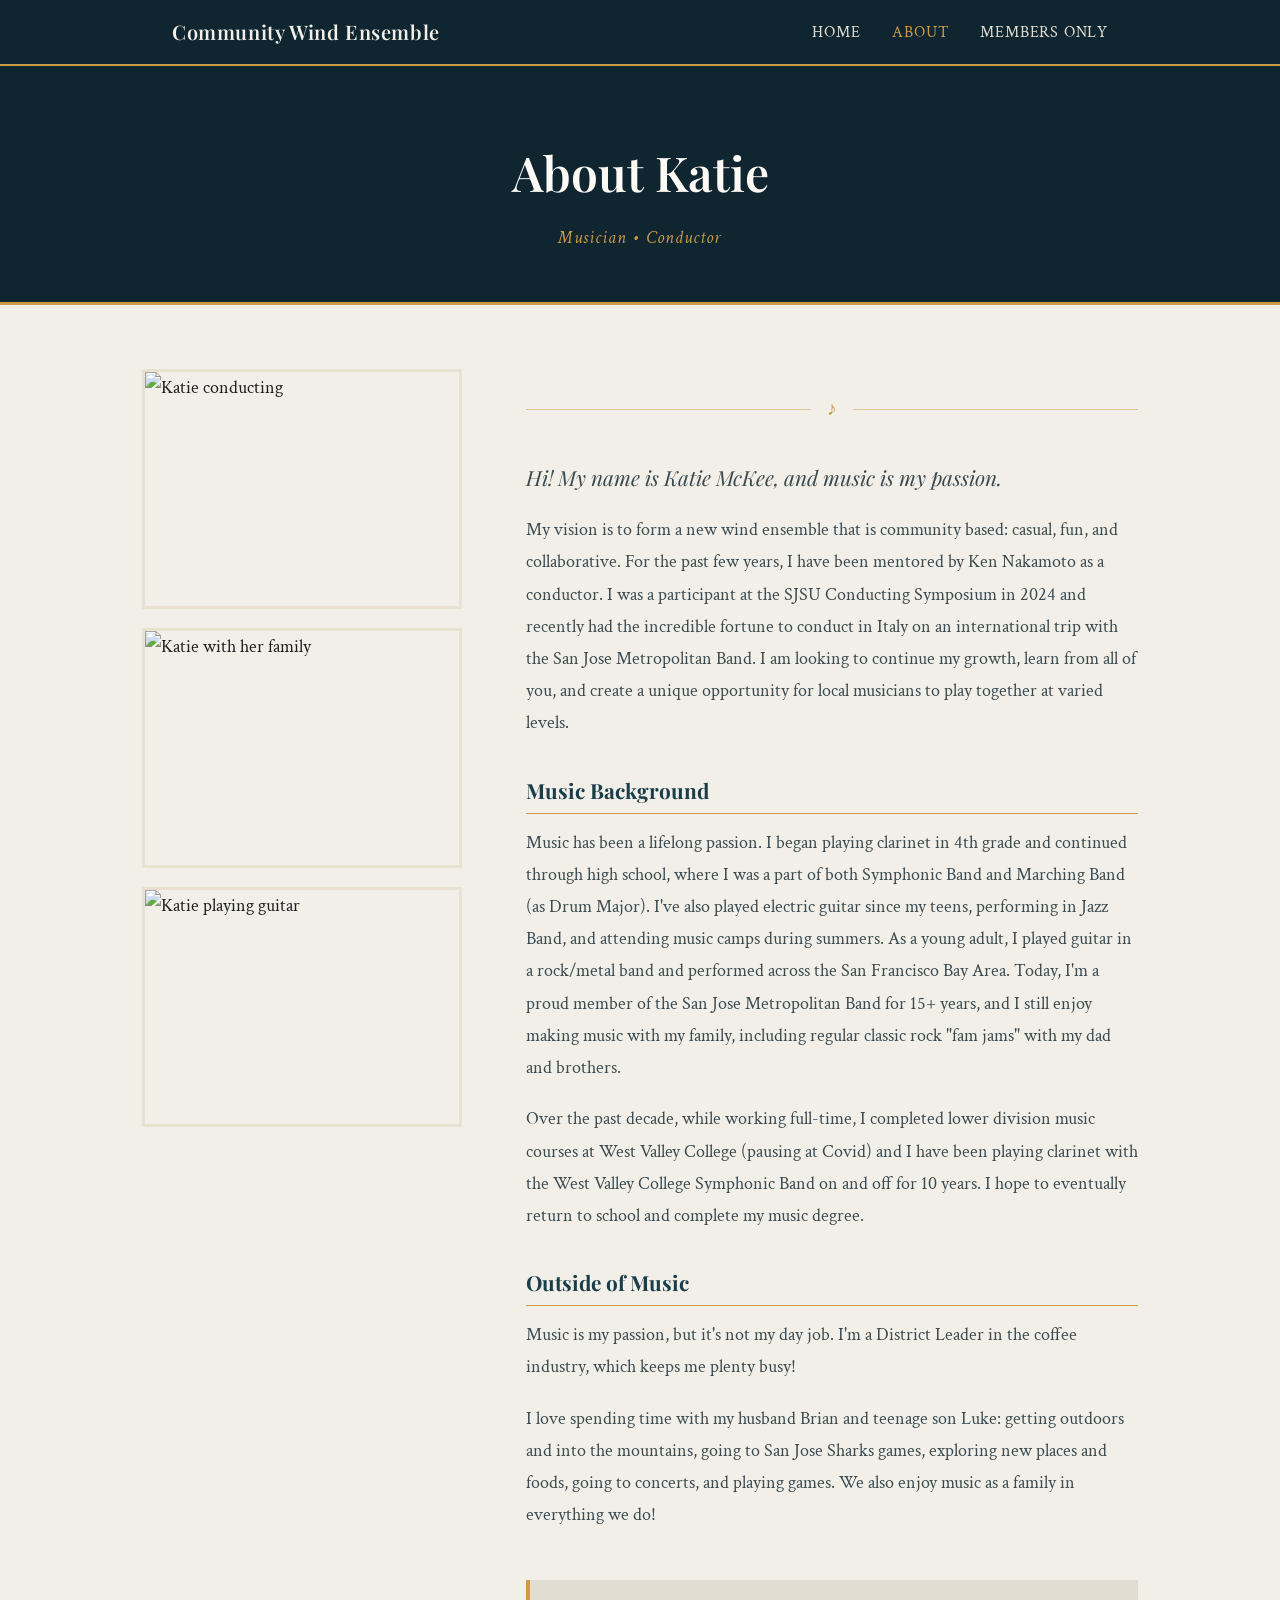
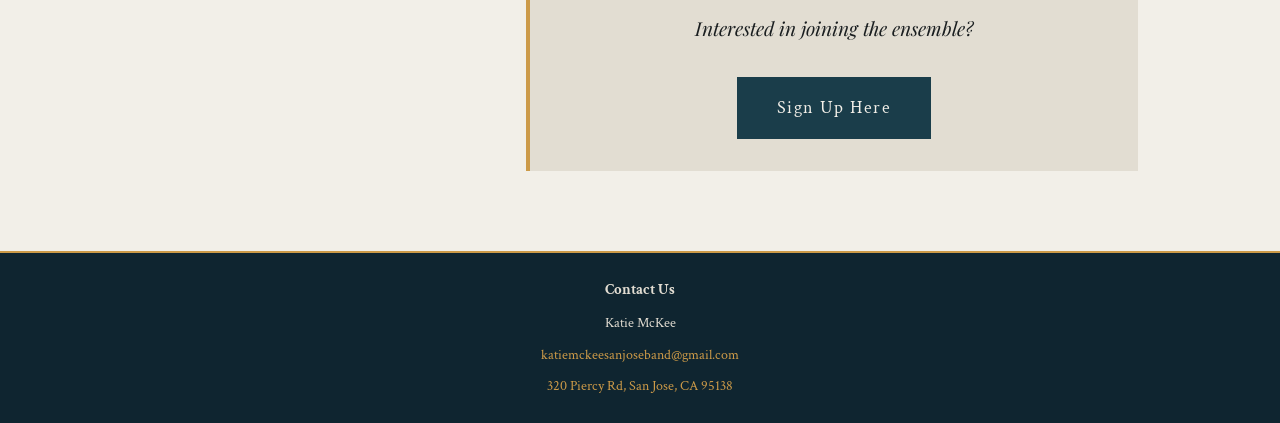
==== about.html @ 38afa606 "Initial commit" ====
<!DOCTYPE html>
<html lang="en">
<head>
  <meta charset="UTF-8" />
  <meta name="viewport" content="width=device-width, initial-scale=1.0" />
  <title>About Katie | Community Wind Ensemble</title>
  <link rel="preconnect" href="https://fonts.googleapis.com" />
  <link rel="preconnect" href="https://fonts.gstatic.com" crossorigin />
  <link href="https://fonts.googleapis.com/css2?family=Playfair+Display:ital,wght@0,400;0,600;1,400&family=Crimson+Text:ital,wght@0,400;0,600;1,400&display=swap" rel="stylesheet" />
  <link rel="stylesheet" href="style.css" />
</head>
<body>
  <nav>
    <div class="nav-inner">
      <a href="index.html" class="nav-brand">Community Wind Ensemble</a>
      <ul>
        <li><a href="index.html">Home</a></li>
        <li><a href="about.html" class="active">About</a></li>
        <li><a href="login.html">Members Only</a></li>
      </ul>
    </div>
  </nav>

  <header class="page-header">
    <h1>About Katie</h1>
    <p class="page-sub">Musician &bull; Conductor</p>
  </header>

  <main class="about-main">
    <div class="about-grid">
      <div class="about-photos">
        <img src="resources/img2.jpeg" alt="Katie conducting" class="photo-primary" />
        <img src="resources/img6.jpeg" alt="Katie with her family" class="photo-secondary" />
        <img src="resources/img1.jpeg" alt="Katie playing guitar" class="photo-secondary" />
      </div>

      <div class="about-bio">
        <div class="divider-line"><span>&#9834;</span></div>

        <p class="bio-intro">Hi! My name is Katie McKee, and music is my passion.</p>

        <p>My vision is to form a new wind ensemble that is community based: casual, fun, and collaborative. For the past few years, I have been mentored by Ken Nakamoto as a conductor. I was a participant at the SJSU Conducting Symposium in 2024 and recently had the incredible fortune to conduct in Italy on an international trip with the San Jose Metropolitan Band. I am looking to continue my growth, learn from all of you, and create a unique opportunity for local musicians to play together at varied levels.</p>

        <h3>Music Background</h3>
        <p>Music has been a lifelong passion. I began playing clarinet in 4th grade and continued through high school, where I was a part of both Symphonic Band and Marching Band (as Drum Major). I've also played electric guitar since my teens, performing in Jazz Band, and attending music camps during summers. As a young adult, I played guitar in a rock/metal band and performed across the San Francisco Bay Area. Today, I'm a proud member of the San Jose Metropolitan Band for 15+ years, and I still enjoy making music with my family, including regular classic rock "fam jams" with my dad and brothers.</p>

        <p>Over the past decade, while working full-time, I completed lower division music courses at West Valley College (pausing at Covid) and I have been playing clarinet with the West Valley College Symphonic Band on and off for 10 years. I hope to eventually return to school and complete my music degree.</p>

        <h3>Outside of Music</h3>
        <p>Music is my passion, but it's not my day job. I'm a District Leader in the coffee industry, which keeps me plenty busy!</p>
        <p>I love spending time with my husband Brian and teenage son Luke: getting outdoors and into the mountains, going to San Jose Sharks games, exploring new places and foods, going to concerts, and playing games. We also enjoy music as a family in everything we do!</p>

        <div class="bio-cta">
          <p>Interested in joining the ensemble?</p>
          <a class="cta-button" href="https://docs.google.com/forms/d/e/1FAIpQLSfktAMpvSyVRJpE-gs6rEJD231j5rIb64w_I5ee3bs7VAtfug/viewform?usp=header" target="_blank" rel="noopener">
            Sign Up Here
          </a>
        </div>
      </div>
    </div>
  </main>

  <footer>
    <p><b>Contact Us</b></p>
    <p class="footer-contact">
      Katie McKee
    </p>
    <p class="footer-contact">
      <a href="mailto:katiemckeesanjoseband@gmail.com">katiemckeesanjoseband@gmail.com</a>
    </p>
    <p class="footer-contact">    
      <a href="https://maps.google.com/?q=320+Piercy+Rd,+San+Jose,+CA+95138" target="_blank" rel="noopener">320 Piercy Rd, San Jose, CA 95138</a>
    </p>
  </footer>
</body>
</html>
---- style.css ----
/* ─── Variables ─────────────────────────────────────────────────── */
:root {
  --green-dark:   #1a3d4a;
  --green-deeper: #0f2530;
  --brown:        #4a7c7e;
  --gold:         #cc9a48;
  --cream:        #f2efe8;
  --cream-dark:   #e2ddd2;
  --ink:          #1a1e20;
  --ink-light:    #3a4a50;
  --white:        #fdfaf5;
}

/* ─── Reset & Base ──────────────────────────────────────────────── */
*, *::before, *::after { box-sizing: border-box; margin: 0; padding: 0; }

html { scroll-behavior: smooth; }

body {
  font-family: 'Crimson Text', Georgia, serif;
  font-size: 1.15rem;
  line-height: 1.75;
  background-color: var(--cream);
  color: var(--ink);
}

img { display: block; max-width: 100%; }

a { color: var(--green-dark); text-decoration: none; }
a:hover { color: var(--gold); }

/* ─── Navigation ────────────────────────────────────────────────── */
nav {
  background-color: var(--green-deeper);
  position: sticky;
  top: 0;
  z-index: 100;
  border-bottom: 2px solid var(--gold);
}

.nav-inner {
  max-width: 1000px;
  margin: 0 auto;
  padding: 0.9rem 2rem;
  display: flex;
  align-items: center;
  justify-content: space-between;
}

.nav-brand {
  font-family: 'Playfair Display', Georgia, serif;
  font-size: 1.25rem;
  font-weight: 600;
  color: var(--cream);
  letter-spacing: 0.03em;
}

nav ul {
  list-style: none;
  display: flex;
  gap: 2rem;
}

nav ul a {
  color: var(--cream-dark);
  font-size: 1rem;
  letter-spacing: 0.05em;
  text-transform: uppercase;
  font-family: 'Crimson Text', serif;
  transition: color 0.2s;
}

nav ul a:hover,
nav ul a.active {
  color: var(--gold);
}

/* ─── Hero ──────────────────────────────────────────────────────── */
.hero {
  position: relative;
  height: min(70vh, 600px);
  overflow: hidden;
  display: flex;
  align-items: flex-end;
}

.hero-image-wrap {
  position: absolute;
  inset: 0;
}

.hero-image-wrap img {
  width: 100%;
  height: 100%;
  object-fit: cover;
  object-position: center 50%;
  filter: sepia(20%) brightness(0.85);
}

.hero-overlay {
  position: absolute;
  inset: 0;
  background: linear-gradient(
    to bottom,
    rgba(19, 54, 28, 0.15) 0%,
    rgba(19, 54, 28, 0.65) 100%
  );
}

.hero-text {
  position: relative;
  z-index: 2;
  padding: 2.5rem 3rem 3rem;
  color: var(--white);
  max-width: 700px;
}

.hero-eyebrow {
  font-family: 'Crimson Text', serif;
  font-style: italic;
  font-size: 1.1rem;
  color: var(--gold);
  letter-spacing: 0.08em;
  margin-bottom: 0.4rem;
}

.hero-text h1 {
  font-family: 'Playfair Display', Georgia, serif;
  font-size: clamp(2.4rem, 6vw, 4rem);
  font-weight: 600;
  line-height: 1.1;
  margin-bottom: 0.5rem;
  text-shadow: 0 2px 12px rgba(0,0,0,0.4);
}

.hero-sub {
  font-size: 1.05rem;
  color: var(--cream-dark);
  letter-spacing: 0.06em;
}

/* ─── Divider ───────────────────────────────────────────────────── */
.divider-line {
  display: flex;
  align-items: center;
  gap: 1rem;
  margin: 1.5rem 0 2rem;
  color: var(--gold);
}

.divider-line::before,
.divider-line::after {
  content: '';
  flex: 1;
  height: 1px;
  background: var(--gold);
  opacity: 0.5;
}

.divider-line span {
  font-size: 1.2rem;
}

/* ─── Excerpt Section ───────────────────────────────────────────── */
.excerpt {
  max-width: 720px;
  margin: 0 auto;
  padding: 4rem 2rem 3rem;
}

.excerpt h2 {
  font-family: 'Playfair Display', Georgia, serif;
  font-size: 2rem;
  font-weight: 600;
  color: var(--green-dark);
  margin-bottom: 1.2rem;
}

.excerpt p {
  margin-bottom: 1.2rem;
  color: var(--ink-light);
}

.excerpt p strong {
  color: var(--green-dark);
  font-weight: 600;
}

/* ─── CTA Button ────────────────────────────────────────────────── */
.cta-button {
  display: inline-block;
  margin-top: 1.5rem;
  padding: 0.85rem 2.4rem;
  background-color: var(--green-dark);
  color: var(--cream) !important;
  font-family: 'Crimson Text', serif;
  font-size: 1.1rem;
  letter-spacing: 0.08em;
  border: 2px solid var(--green-dark);
  transition: background-color 0.25s, color 0.25s, border-color 0.25s;
}

.cta-button:hover {
  background-color: var(--gold);
  border-color: var(--gold);
  color: var(--ink) !important;
}

/* ─── Photo Strip ───────────────────────────────────────────────── */
.photo-strip {
  background-color: var(--green-deeper);
  padding: 0;
  overflow: hidden;
  max-height: 420px;
}

.photo-strip img {
  width: 100%;
  height: 420px;
  object-fit: cover;
  object-position: center 50%;
  filter: sepia(15%) brightness(0.9);
  opacity: 0.85;
}

/* ─── Photo Strip — dual image ──────────────────────────────────── */
.photo-strip-duo {
  display: grid;
  grid-template-columns: 1fr 1fr;
  max-height: none;
}

.photo-strip-duo img {
  height: 320px;
}

@media (max-width: 720px) {
  .photo-strip-duo {
    grid-template-columns: 1fr;
  }
  .photo-strip-duo img {
    height: 240px;
  }
}

/* ─── Calendar Section (Home) ───────────────────────────────────── */
.calendar-section {
  max-width: 720px;
  margin: 0 auto;
  padding: 1rem 2rem 4rem;
}

.calendar-heading {
  font-family: 'Playfair Display', Georgia, serif;
  font-size: 2rem;
  font-weight: 600;
  color: var(--green-dark);
  margin-bottom: 1.5rem;
}

.next-event-banner {
  background: var(--green-dark);
  color: var(--cream);
  padding: 0.75rem 1.2rem;
  margin-bottom: 1rem;
  font-size: 1rem;
  border-left: 4px solid var(--gold);
}

.next-event-label {
  color: var(--gold);
  font-style: italic;
  margin-right: 0.4rem;
}

.calendar-location {
  color: var(--ink-light);
  font-style: italic;
  margin-bottom: 1rem;
  font-size: 1rem;
}

.calendar-location a {
  color: var(--green-dark);
  text-decoration: underline;
  text-underline-offset: 3px;
}

.calendar-location a:hover {
  color: var(--gold);
}

.calendar-embed-wrap {
  border: 2px solid var(--cream-dark);
  border-top: 4px solid var(--gold);
  overflow: hidden;
}

.calendar-embed-wrap iframe {
  width: 100%;
  height: 600px;
  display: block;
}

@media (max-width: 720px) {
  .calendar-section { padding: 1rem 1.2rem 3rem; }
  .calendar-embed-wrap iframe { height: 380px; }
}

/* ─── Members Page ───────────────────────────────────────────────── */
.members-gate {
  min-height: 60vh;
  display: flex;
  align-items: center;
  justify-content: center;
  padding: 4rem 2rem;
}

.gate-box {
  background: var(--white);
  border: 2px solid var(--cream-dark);
  border-top: 4px solid var(--gold);
  padding: 3rem 2.5rem;
  max-width: 420px;
  width: 100%;
  text-align: center;
}

.gate-box h2 {
  font-family: 'Playfair Display', Georgia, serif;
  font-size: 1.6rem;
  color: var(--green-dark);
  margin-bottom: 0.5rem;
}

.gate-box p {
  color: var(--ink-light);
  margin-bottom: 1.5rem;
  font-style: italic;
}

.gate-box input[type="password"] {
  width: 100%;
  padding: 0.75rem 1rem;
  font-family: 'Crimson Text', serif;
  font-size: 1.1rem;
  border: 1px solid var(--cream-dark);
  background: var(--cream);
  color: var(--ink);
  margin-bottom: 1rem;
  outline: none;
}

.gate-box input[type="password"]:focus {
  border-color: var(--gold);
}

.gate-box button {
  width: 100%;
  padding: 0.85rem;
  background-color: var(--green-dark);
  color: var(--cream);
  font-family: 'Crimson Text', serif;
  font-size: 1.1rem;
  letter-spacing: 0.08em;
  border: 2px solid var(--green-dark);
  cursor: pointer;
  transition: background-color 0.25s, border-color 0.25s;
}

.gate-box button:hover {
  background-color: var(--gold);
  border-color: var(--gold);
  color: var(--ink);
}

.gate-error {
  color: #8b2020;
  font-size: 0.95rem;
  margin-top: 0.75rem;
  min-height: 1.2em;
}

.members-content {
  display: none;
  max-width: 720px;
  margin: 0 auto;
  padding: 4rem 2rem 5rem;
}

.members-content.visible {
  display: block;
}

.members-content h2 {
  font-family: 'Playfair Display', Georgia, serif;
  font-size: 2rem;
  color: var(--green-dark);
  margin-bottom: 0.5rem;
}

.members-section {
  margin-top: 3rem;
}

.members-section h3 {
  font-family: 'Playfair Display', Georgia, serif;
  font-size: 1.3rem;
  color: var(--green-dark);
  border-bottom: 1px solid var(--gold);
  padding-bottom: 0.3rem;
  margin-bottom: 1.2rem;
}

.members-links {
  list-style: none;
  display: flex;
  flex-direction: column;
  gap: 0.75rem;
}

.members-links a {
  display: inline-block;
  padding: 0.6rem 1.4rem;
  background: var(--cream-dark);
  border-left: 3px solid var(--gold);
  color: var(--green-dark);
  font-size: 1.05rem;
  transition: background 0.2s, color 0.2s;
}

.members-links a:hover {
  background: var(--green-dark);
  color: var(--cream);
}

/* ─── Page Header (About) ───────────────────────────────────────── */
.page-header {
  background-color: var(--green-deeper);
  padding: 4rem 2rem 3rem;
  text-align: center;
  border-bottom: 3px solid var(--gold);
}

.page-header h1 {
  font-family: 'Playfair Display', Georgia, serif;
  font-size: clamp(2rem, 5vw, 3rem);
  font-weight: 600;
  color: var(--white);
  margin-bottom: 0.5rem;
}

.page-sub {
  color: var(--gold);
  font-style: italic;
  letter-spacing: 0.06em;
}

/* ─── About Main ────────────────────────────────────────────────── */
.about-main {
  max-width: 1060px;
  margin: 0 auto;
  padding: 4rem 2rem 5rem;
}

.about-grid {
  display: grid;
  grid-template-columns: 320px 1fr;
  gap: 4rem;
  align-items: start;
}

.about-photos {
  display: flex;
  flex-direction: column;
  gap: 1.2rem;
  position: sticky;
  top: 80px;
}

.photo-primary,
.photo-secondary {
  width: 100%;
  aspect-ratio: 4/3;
  object-fit: cover;
  object-position: center 25%;
  border: 3px solid var(--cream-dark);
  filter: sepia(10%);
}

.about-photos img:nth-child(2) {
  object-position: center 10%;
}

/* ─── Bio Content ───────────────────────────────────────────────── */
.bio-intro {
  font-family: 'Playfair Display', Georgia, serif;
  font-size: 1.3rem;
  font-style: italic;
  color: var(--green-dark);
  margin-bottom: 1.4rem;
}

.about-bio p {
  margin-bottom: 1.2rem;
  color: var(--ink-light);
}

.about-bio h3 {
  font-family: 'Playfair Display', Georgia, serif;
  font-size: 1.3rem;
  color: var(--green-dark);
  margin: 2rem 0 0.8rem;
  border-bottom: 1px solid var(--gold);
  padding-bottom: 0.3rem;
}

.bio-cta {
  margin-top: 3rem;
  padding: 2rem;
  background-color: var(--cream-dark);
  border-left: 4px solid var(--gold);
  text-align: center;
}

.bio-cta p {
  font-family: 'Playfair Display', serif;
  font-style: italic;
  font-size: 1.2rem;
  margin-bottom: 0.5rem !important;
  color: var(--ink) !important;
}

/* ─── Music Table (Members) ─────────────────────────────────────── */
.music-table-wrap {
  overflow-x: auto;
  max-width: 680px;
  margin: 0 auto;
}

.music-table {
  width: 100%;
  border-collapse: collapse;
  font-size: 1.05rem;
}

.music-table thead tr {
  background-color: var(--green-dark);
  color: var(--cream);
}

.music-table th {
  font-family: 'Crimson Text', serif;
  font-size: 0.95rem;
  text-transform: uppercase;
  letter-spacing: 0.07em;
  padding: 0.7rem 1rem;
  text-align: left;
  font-weight: 600;
}

.music-table td {
  padding: 0.9rem 1rem;
  border-bottom: 1px solid var(--cream-dark);
  vertical-align: middle;
  color: var(--ink-light);
}

.music-table td:first-child,
.music-table td:last-child {
  width: 50%;
}

.music-table td:first-child {
  font-weight: 600;
  color: var(--green-dark);
}

.music-table td a {
  color: var(--green-dark);
  text-decoration: underline;
  text-underline-offset: 3px;
}

.music-table td a:hover {
  color: var(--gold);
}

.music-table .no-events td {
  text-align: center;
  font-style: italic;
  padding: 1.5rem 1rem;
}

/* ─── Section Summary Text (Members) ────────────────────────────── */
.members-section-summary {
  color: var(--ink-light);
  font-style: italic;
  font-size: 1rem;
  margin-bottom: 0.9rem;
}

/* ─── Wishlist (Members) ─────────────────────────────────────────── */
.wishlist {
  list-style: none;
  display: flex;
  flex-direction: column;
  gap: 0.5rem;
}

.wishlist li {
  padding: 0.6rem 1rem 0.6rem 2rem;
  position: relative;
  color: var(--ink-light);
  border-bottom: 1px solid var(--cream-dark);
}

.wishlist li::before {
  content: '♩';
  position: absolute;
  left: 0.5rem;
  color: var(--gold);
}

.wishlist li a {
  color: var(--green-dark);
  text-decoration: underline;
  text-underline-offset: 3px;
}

.wishlist li a:hover {
  color: var(--gold);
}

.wishlist li.no-events {
  font-style: italic;
  padding-left: 1rem;
}

.wishlist li.no-events::before {
  display: none;
}

/* ─── Footer ────────────────────────────────────────────────────── */
footer {
  background-color: var(--green-deeper);
  color: var(--cream-dark);
  text-align: center;
  padding: 1.5rem 2rem;
  font-size: 0.95rem;
  border-top: 2px solid var(--gold);
}

footer a {
  color: var(--gold);
}

.footer-contact {
  margin-top: 0.4rem;
  font-size: 0.9rem;
  color: var(--cream-dark);
}

footer a:hover {
  color: var(--cream);
}

/* ─── Responsive ────────────────────────────────────────────────── */
@media (max-width: 720px) {
  .hero { height: 55vh; }
  .hero-text { padding: 2rem 1.5rem 2rem; }

  .about-grid {
    grid-template-columns: 1fr;
    gap: 2.5rem;
  }

  .about-photos {
    position: static;
    flex-direction: row;
    flex-wrap: wrap;
  }

  .photo-primary {
    width: 100%;
    aspect-ratio: 16/9;
  }

  .photo-secondary {
    width: calc(50% - 0.6rem);
    aspect-ratio: 1;
  }

  .nav-inner { padding: 0.8rem 1.2rem; }
  nav ul { gap: 1.2rem; }

  .excerpt { padding: 2.5rem 1.2rem; }
  .about-main { padding: 2.5rem 1.2rem 3rem; }
}
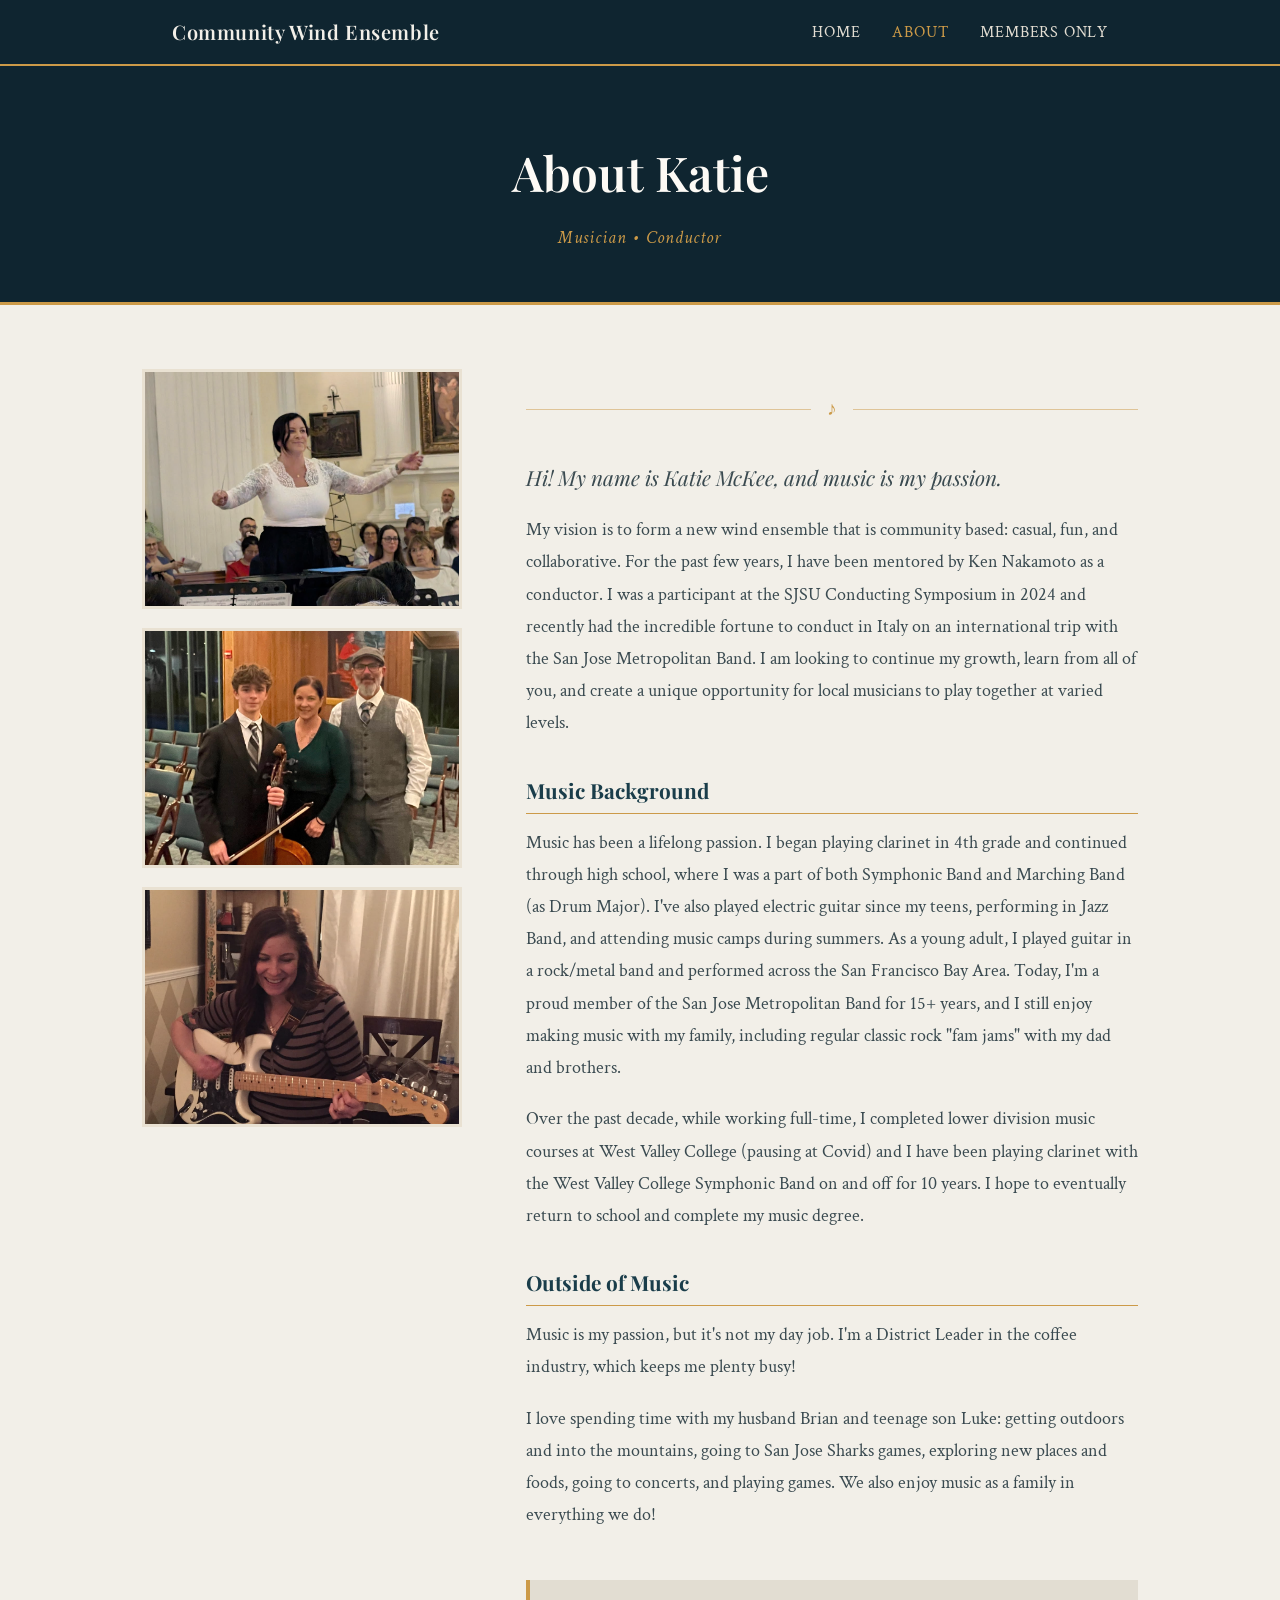
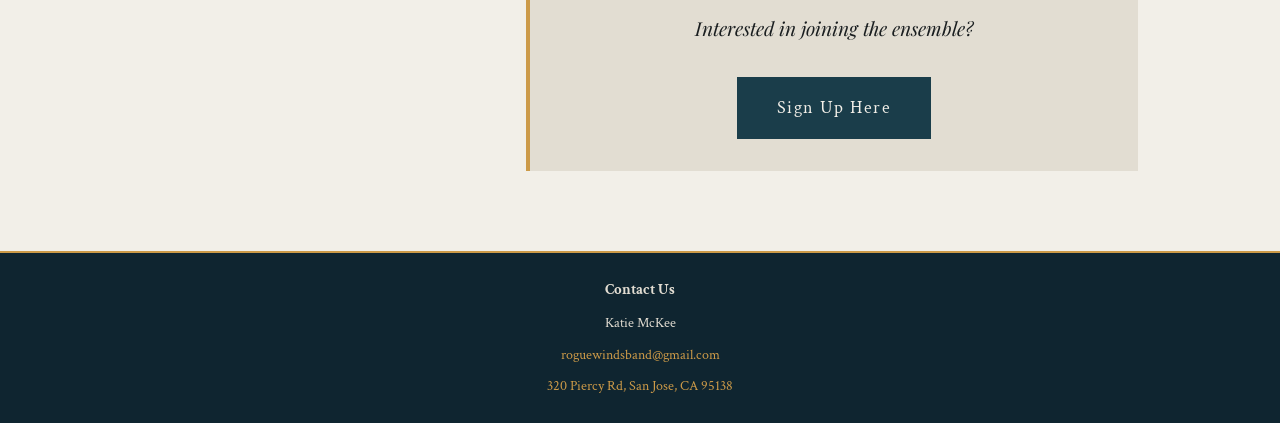
==== commit 962f5a74: "Updated photos and some stuff" ====
--- a/about.html
+++ b/about.html
@@ -66,7 +66,7 @@
       Katie McKee
     </p>
     <p class="footer-contact">
-      <a href="mailto:katiemckeesanjoseband@gmail.com">katiemckeesanjoseband@gmail.com</a>
+      <a href="mailto:roguewindsband@gmail.com">roguewindsband@gmail.com</a>
     </p>
     <p class="footer-contact">    
       <a href="https://maps.google.com/?q=320+Piercy+Rd,+San+Jose,+CA+95138" target="_blank" rel="noopener">320 Piercy Rd, San Jose, CA 95138</a>
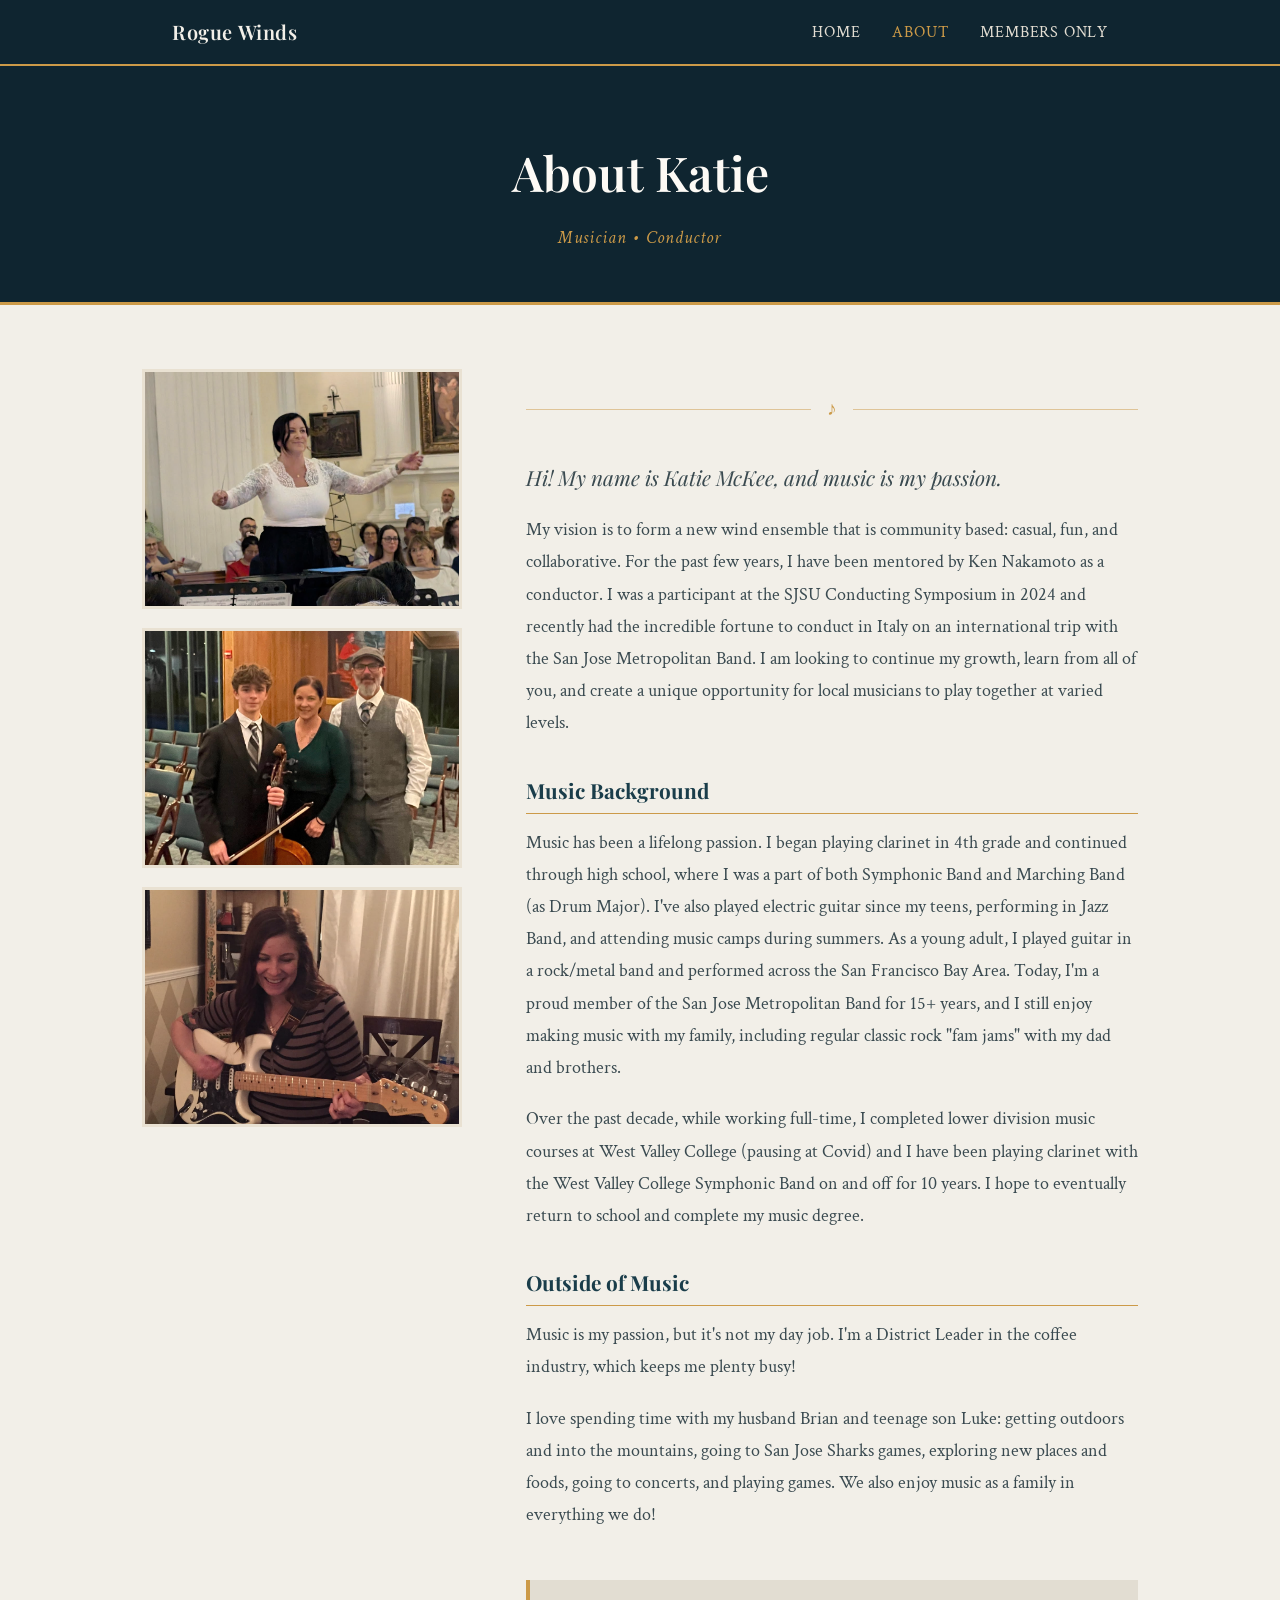
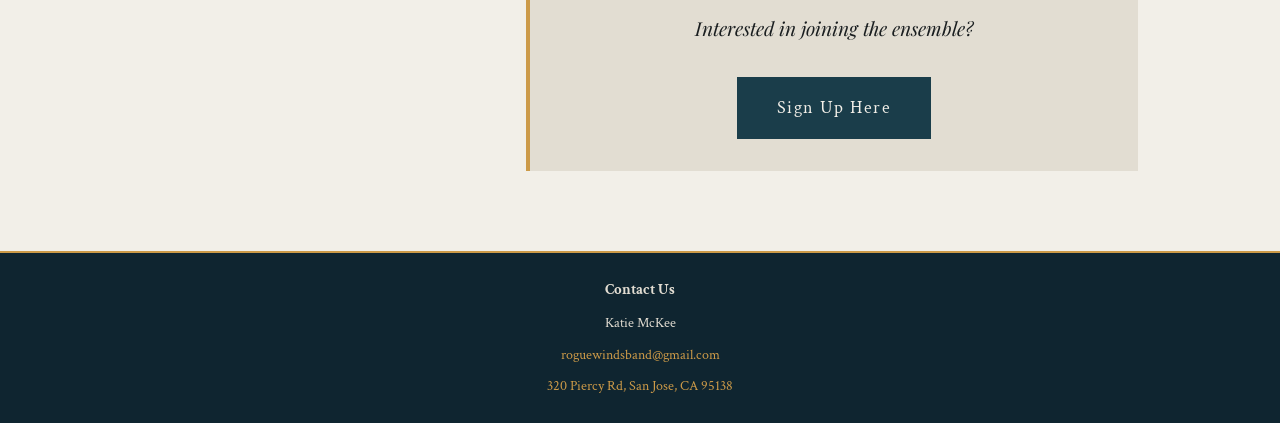
==== commit 8febaab7: "Updated photos and some stuff" ====
--- a/about.html
+++ b/about.html
@@ -3,7 +3,7 @@
 <head>
   <meta charset="UTF-8" />
   <meta name="viewport" content="width=device-width, initial-scale=1.0" />
-  <title>About Katie | Community Wind Ensemble</title>
+  <title>About Rogue Winds</title>
   <link rel="preconnect" href="https://fonts.googleapis.com" />
   <link rel="preconnect" href="https://fonts.gstatic.com" crossorigin />
   <link href="https://fonts.googleapis.com/css2?family=Playfair+Display:ital,wght@0,400;0,600;1,400&family=Crimson+Text:ital,wght@0,400;0,600;1,400&display=swap" rel="stylesheet" />
@@ -12,7 +12,7 @@
 <body>
   <nav>
     <div class="nav-inner">
-      <a href="index.html" class="nav-brand">Community Wind Ensemble</a>
+      <a href="index.html" class="nav-brand">Rogue Winds</a>
       <ul>
         <li><a href="index.html">Home</a></li>
         <li><a href="about.html" class="active">About</a></li>
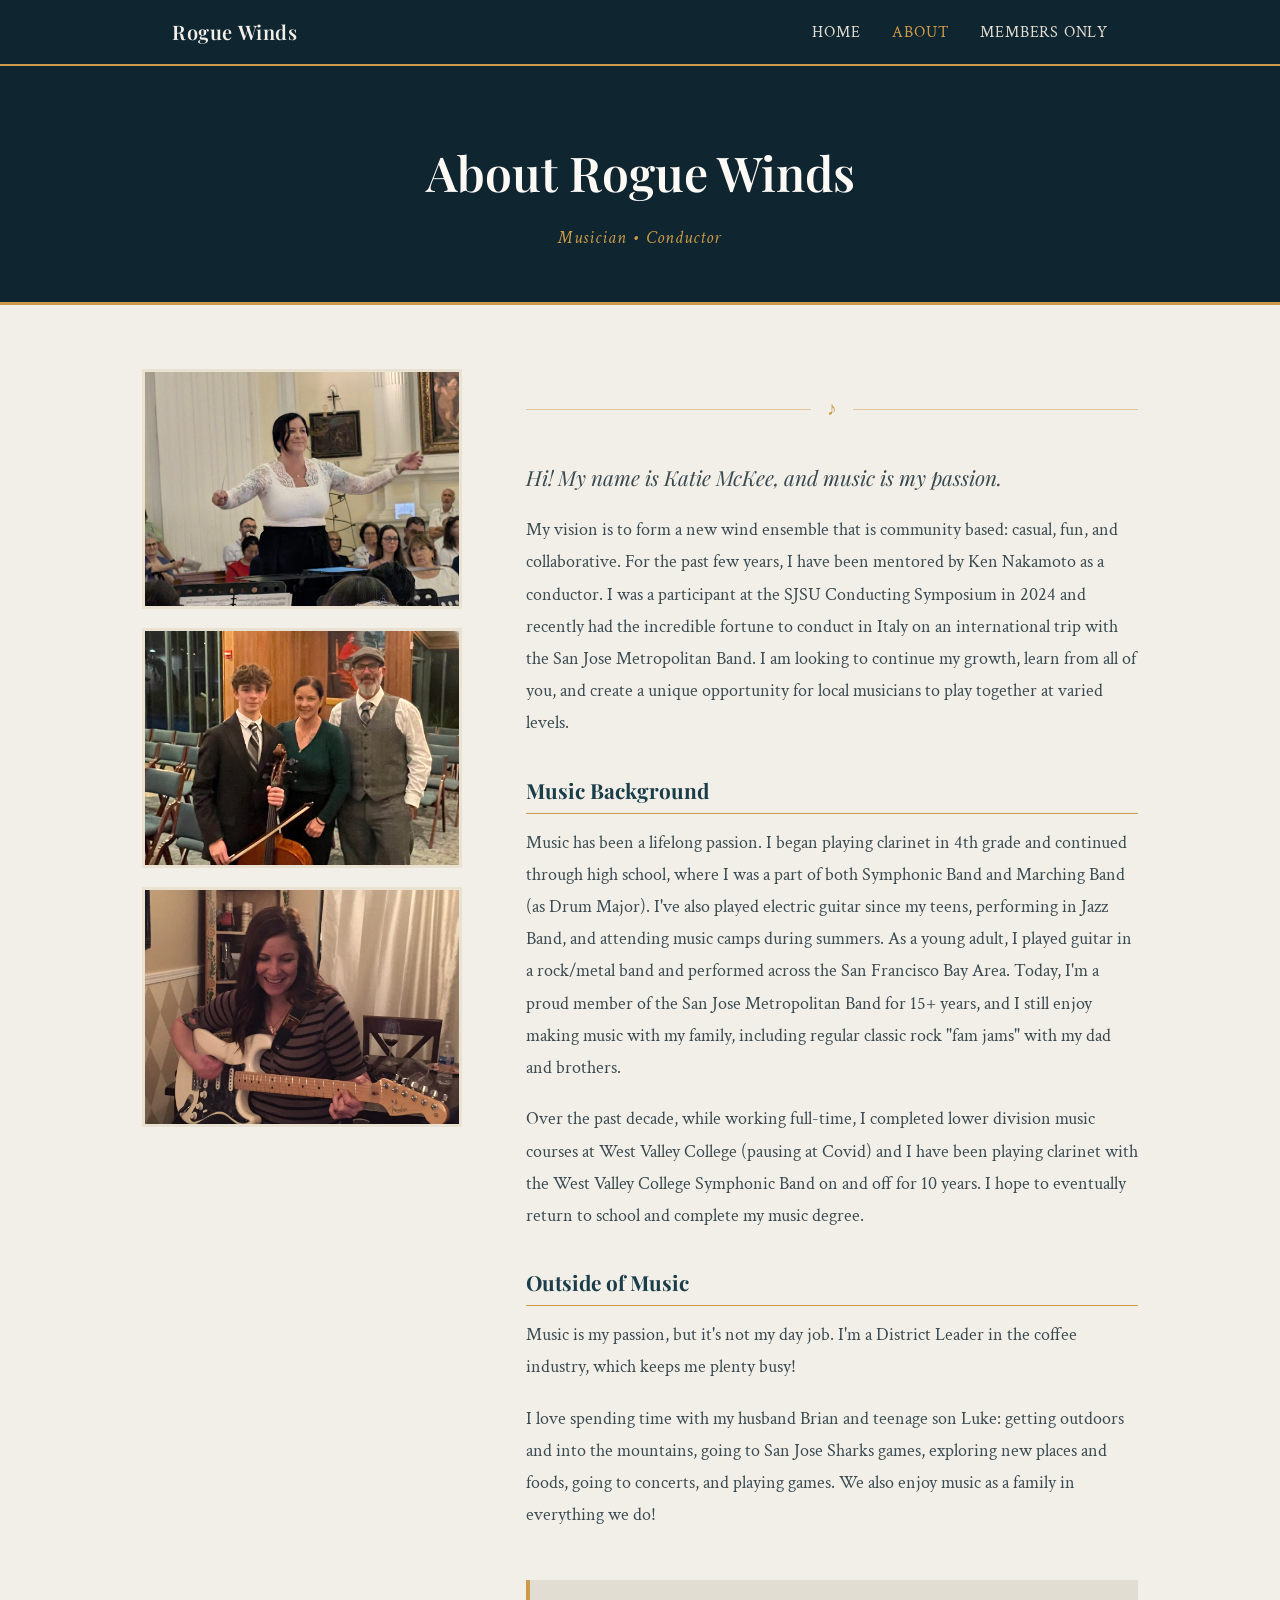
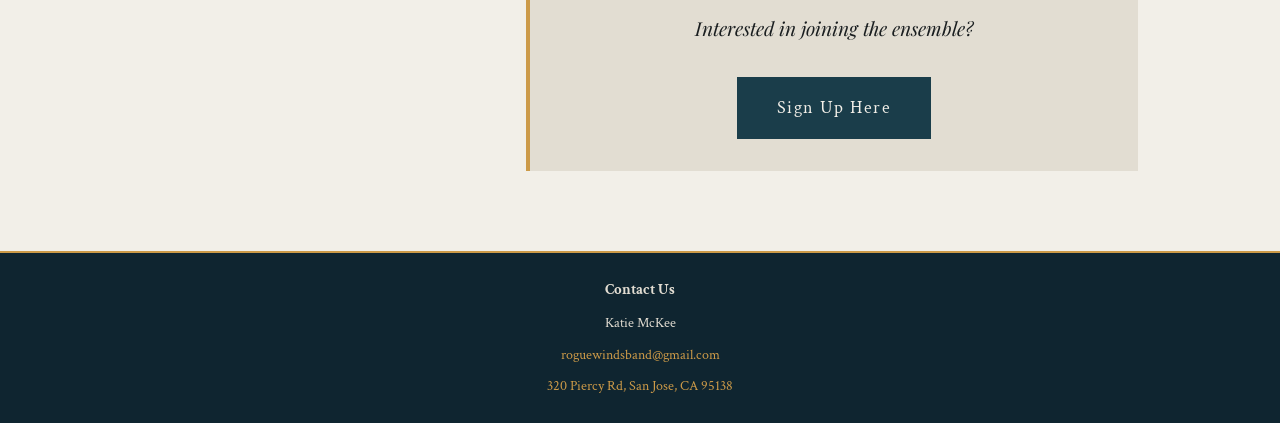
==== commit b890989f: "Updated photos and some stuff" ====
--- a/about.html
+++ b/about.html
@@ -22,7 +22,7 @@
   </nav>
 
   <header class="page-header">
-    <h1>About Katie</h1>
+    <h1>About Rogue Winds</h1>
     <p class="page-sub">Musician &bull; Conductor</p>
   </header>
 
--- a/style.css
+++ b/style.css
@@ -227,11 +227,14 @@
 .photo-strip-duo {
   display: grid;
   grid-template-columns: 1fr 1fr;
+  gap: 1rem;
+  padding: 1rem;
   max-height: none;
 }
 
 .photo-strip-duo img {
   height: 320px;
+  border: 2px solid var(--gold);
 }
 
 @media (max-width: 720px) {
